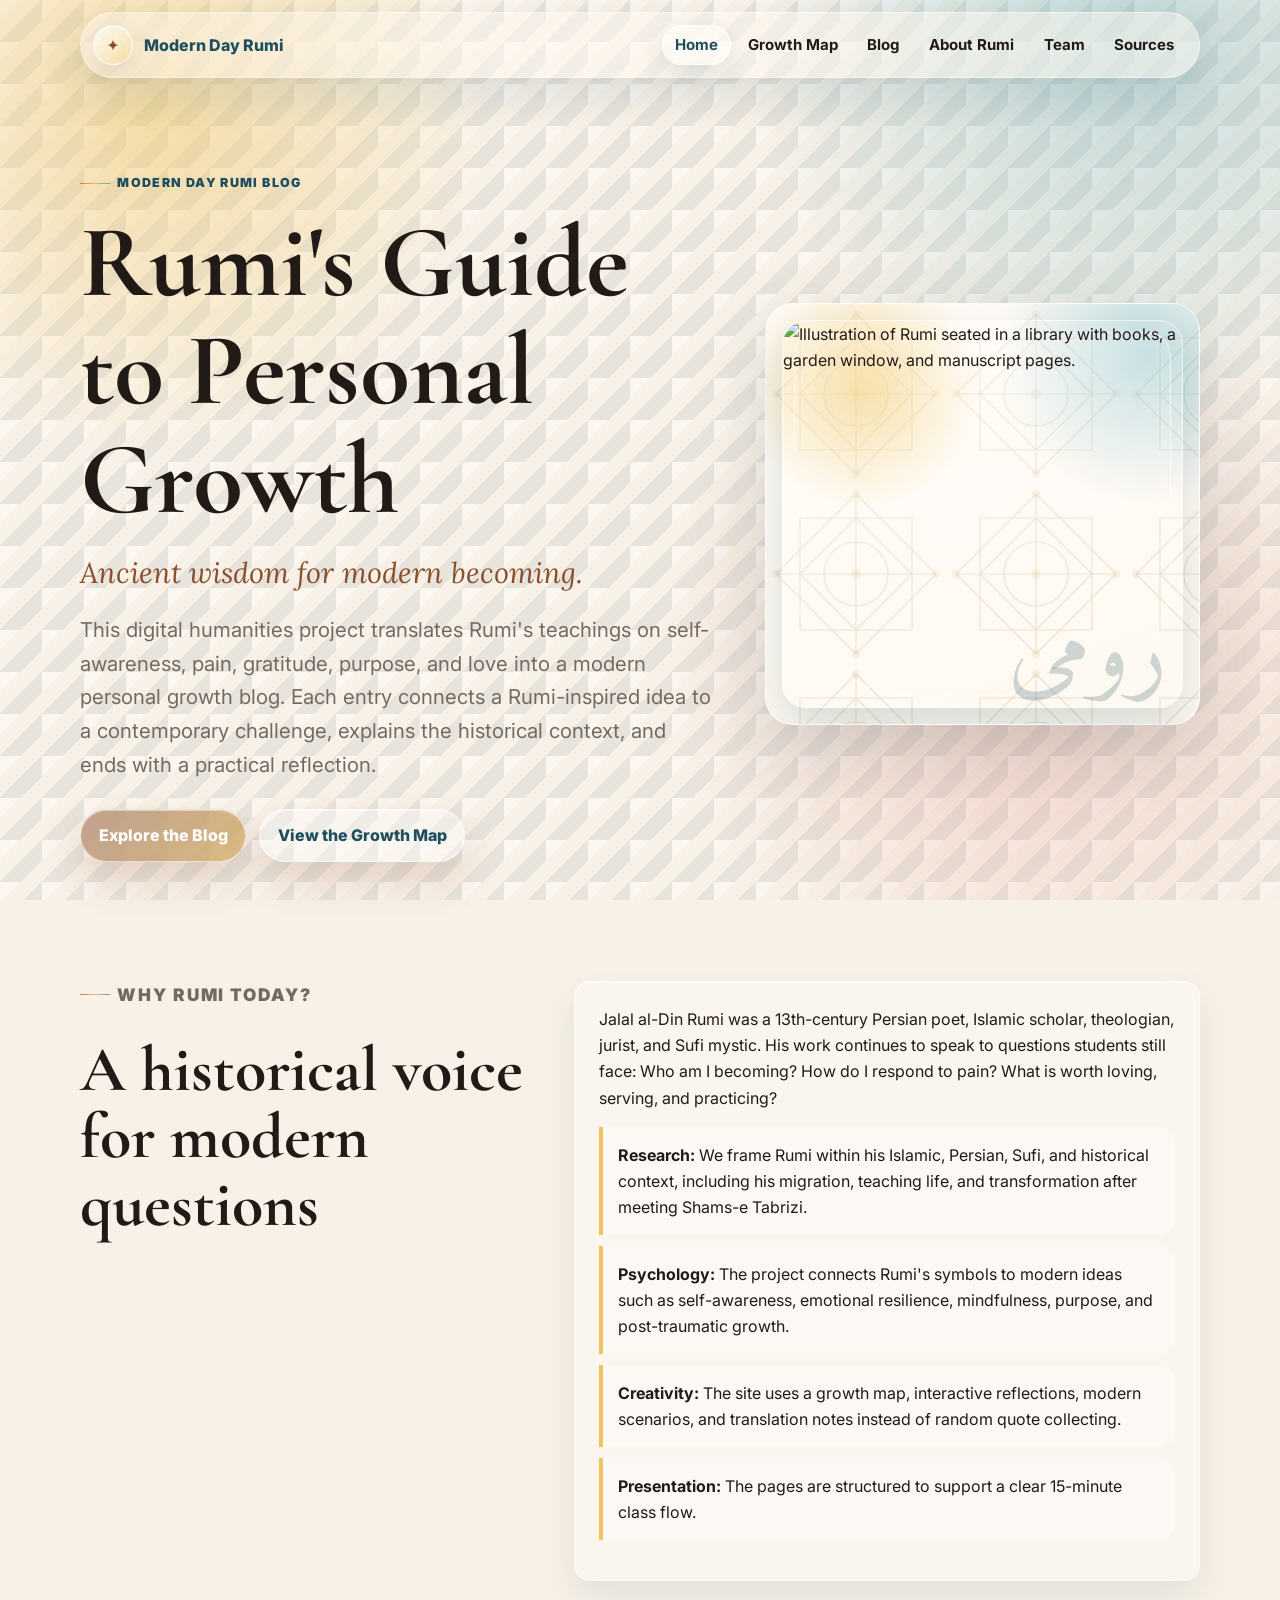
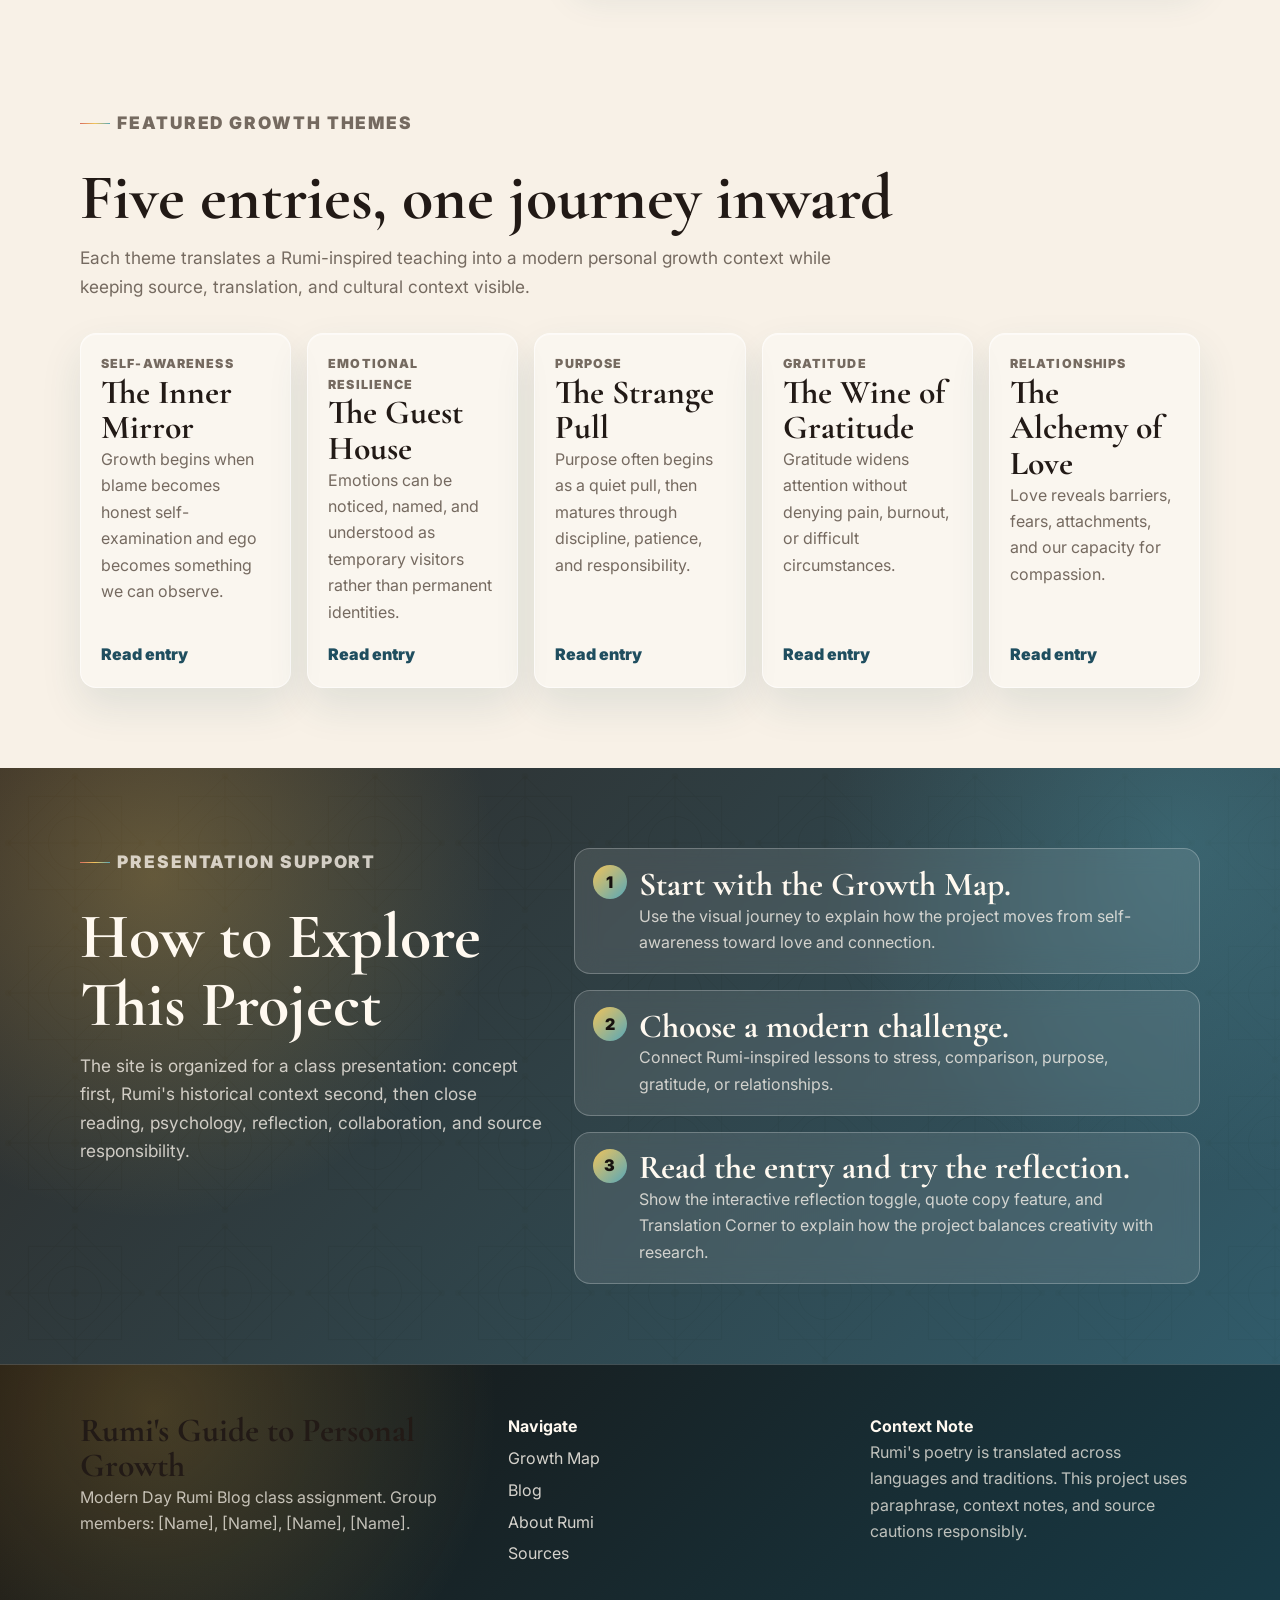
==== rumi-growth-blog/index.html @ c0652cd2 "Initial commit: Rumi Growth Blog Co-Authored-By: Claude Sonnet 4.6 <noreply@anthropic.com>" ====
<!DOCTYPE html>
<html lang="en">
<head>
  <meta charset="UTF-8">
  <meta name="viewport" content="width=device-width, initial-scale=1.0">
  <title>Rumi's Guide to Personal Growth | Modern Day Rumi Blog</title>
  <meta name="description" content="A modern educational blog connecting Rumi's teachings to personal growth, self-awareness, resilience, purpose, gratitude, and love.">
  <link rel="preconnect" href="https://fonts.googleapis.com">
  <link rel="preconnect" href="https://fonts.gstatic.com" crossorigin>
  <link href="https://fonts.googleapis.com/css2?family=Amiri:wght@700&family=Cormorant+Garamond:wght@600;700&family=Inter:wght@400;600;700;800;900&family=Lora:ital,wght@0,400;0,600;1,400&display=swap" rel="stylesheet">
  <link rel="stylesheet" href="css/style.css">
</head>
<body>
  <a class="skip-link" href="#main">Skip to content</a>
  <header class="site-header">
    <nav class="nav-wrap" aria-label="Main navigation">
      <a class="brand" href="index.html"><span class="brand-mark">✦</span><span>Modern Day Rumi</span></a>
      <button class="menu-toggle" type="button" aria-label="Toggle navigation menu" aria-expanded="false"><span></span><span></span><span></span></button>
      <div class="nav-links">
        <a class="active" href="index.html">Home</a>
        <a href="growth-map.html">Growth Map</a>
        <a href="blog.html">Blog</a>
        <a href="about-rumi.html">About Rumi</a>
        <a href="team.html">Team</a>
        <a href="sources.html">Sources</a>
      </div>
    </nav>
  </header>

  <main id="main">
    <section class="hero">
      <div class="container hero-grid">
        <div>
          <p class="eyebrow">Modern Day Rumi Blog</p>
          <h1>Rumi's Guide to Personal Growth</h1>
          <p class="tagline">Ancient wisdom for modern becoming.</p>
          <p class="lead">This digital humanities project translates Rumi's teachings on self-awareness, pain, gratitude, purpose, and love into a modern personal growth blog. Each entry connects a Rumi-inspired idea to a contemporary challenge, explains the historical context, and ends with a practical reflection.</p>
          <div class="button-row">
            <a class="button" href="blog.html">Explore the Blog</a>
            <a class="button secondary" href="growth-map.html">View the Growth Map</a>
          </div>
        </div>
        <div class="visual-panel image-panel" aria-label="Illustration of Rumi reading in a warm library setting">
          <img class="hero-portrait" src="assets/images/rumisit.png" alt="Illustration of Rumi seated in a library with books, a garden window, and manuscript pages.">
        </div>
      </div>
    </section>

    <section class="section compact">
      <div class="container split">
        <div class="section-heading">
          <p class="eyebrow">Why Rumi Today?</p>
          <h2>A historical voice for modern questions</h2>
        </div>
        <div class="panel">
          <p>Jalal al-Din Rumi was a 13th-century Persian poet, Islamic scholar, theologian, jurist, and Sufi mystic. His work continues to speak to questions students still face: Who am I becoming? How do I respond to pain? What is worth loving, serving, and practicing?</p>
          <div class="facts">
            <div class="fact"><strong>Research:</strong> We frame Rumi within his Islamic, Persian, Sufi, and historical context, including his migration, teaching life, and transformation after meeting Shams-e Tabrizi.</div>
            <div class="fact"><strong>Psychology:</strong> The project connects Rumi's symbols to modern ideas such as self-awareness, emotional resilience, mindfulness, purpose, and post-traumatic growth.</div>
            <div class="fact"><strong>Creativity:</strong> The site uses a growth map, interactive reflections, modern scenarios, and translation notes instead of random quote collecting.</div>
            <div class="fact"><strong>Presentation:</strong> The pages are structured to support a clear 15-minute class flow.</div>
          </div>
        </div>
      </div>
    </section>

    <section class="section">
      <div class="container">
        <div class="section-heading">
          <p class="eyebrow">Featured Growth Themes</p>
          <h2>Five entries, one journey inward</h2>
          <p>Each theme translates a Rumi-inspired teaching into a modern personal growth context while keeping source, translation, and cultural context visible.</p>
        </div>
        <div class="grid five">
          <article class="card theme-card">
            <p class="kicker">Self-Awareness</p>
            <h3>The Inner Mirror</h3>
            <p>Growth begins when blame becomes honest self-examination and ego becomes something we can observe.</p>
            <a class="card-link" href="posts/inner-mirror.html">Read entry</a>
          </article>
          <article class="card theme-card">
            <p class="kicker">Emotional Resilience</p>
            <h3>The Guest House</h3>
            <p>Emotions can be noticed, named, and understood as temporary visitors rather than permanent identities.</p>
            <a class="card-link" href="posts/guest-house.html">Read entry</a>
          </article>
          <article class="card theme-card">
            <p class="kicker">Purpose</p>
            <h3>The Strange Pull</h3>
            <p>Purpose often begins as a quiet pull, then matures through discipline, patience, and responsibility.</p>
            <a class="card-link" href="posts/strange-pull.html">Read entry</a>
          </article>
          <article class="card theme-card">
            <p class="kicker">Gratitude</p>
            <h3>The Wine of Gratitude</h3>
            <p>Gratitude widens attention without denying pain, burnout, or difficult circumstances.</p>
            <a class="card-link" href="posts/wine-of-gratitude.html">Read entry</a>
          </article>
          <article class="card theme-card">
            <p class="kicker">Relationships</p>
            <h3>The Alchemy of Love</h3>
            <p>Love reveals barriers, fears, attachments, and our capacity for compassion.</p>
            <a class="card-link" href="posts/alchemy-of-love.html">Read entry</a>
          </article>
        </div>
      </div>
    </section>

    <section class="section dark-band">
      <div class="container split">
        <div class="section-heading">
          <p class="eyebrow">Presentation Support</p>
          <h2>How to Explore This Project</h2>
          <p>The site is organized for a class presentation: concept first, Rumi's historical context second, then close reading, psychology, reflection, collaboration, and source responsibility.</p>
        </div>
        <div class="steps">
          <div class="step"><h3>Start with the Growth Map.</h3><p>Use the visual journey to explain how the project moves from self-awareness toward love and connection.</p></div>
          <div class="step"><h3>Choose a modern challenge.</h3><p>Connect Rumi-inspired lessons to stress, comparison, purpose, gratitude, or relationships.</p></div>
          <div class="step"><h3>Read the entry and try the reflection.</h3><p>Show the interactive reflection toggle, quote copy feature, and Translation Corner to explain how the project balances creativity with research.</p></div>
        </div>
      </div>
    </section>
  </main>

  <footer class="site-footer">
    <div class="container footer-grid">
      <div><h3>Rumi's Guide to Personal Growth</h3><p>Modern Day Rumi Blog class assignment. Group members: [Name], [Name], [Name], [Name].</p></div>
      <div class="footer-links"><strong>Navigate</strong><a href="growth-map.html">Growth Map</a><a href="blog.html">Blog</a><a href="about-rumi.html">About Rumi</a><a href="sources.html">Sources</a></div>
      <div><strong>Context Note</strong><p>Rumi's poetry is translated across languages and traditions. This project uses paraphrase, context notes, and source cautions responsibly.</p></div>
    </div>
  </footer>
  <script src="js/script.js"></script>
</body>
</html>
---- rumi-growth-blog/css/style.css ----
:root {
  --bg: #F8F1E7;
  --bg-dark: #17120F;
  --card: #FFF9F0;
  --text: #221A16;
  --muted: #756A60;
  --primary: #8A4F2D;
  --secondary: #1F4E5F;
  --accent: #C99A3D;
  --border: #D8C4A8;
  --glass: rgba(255, 255, 255, 0.34);
  --glass-strong: rgba(255, 249, 240, 0.7);
  --aqua: #57A7B8;
  --rose: #D96F5F;
  --sun: #F1C45B;
  --shadow: 0 24px 70px rgba(31, 78, 95, 0.16);
  --radius: 16px;
  --max: 1120px;
}

* {
  box-sizing: border-box;
}

html {
  scroll-behavior: smooth;
}

body {
  margin: 0;
  color: var(--text);
  background:
    radial-gradient(circle at 12% 12%, rgba(241, 196, 91, 0.48), transparent 25%),
    radial-gradient(circle at 88% 4%, rgba(87, 167, 184, 0.34), transparent 27%),
    radial-gradient(circle at 80% 72%, rgba(217, 111, 95, 0.28), transparent 30%),
    linear-gradient(135deg, rgba(255, 255, 255, 0.38) 0 25%, transparent 25% 50%, rgba(31, 78, 95, 0.08) 50% 75%, transparent 75%),
    var(--bg);
  background-size: auto, auto, auto, 42px 42px, auto;
  background-attachment: fixed;
  font-family: "Inter", system-ui, -apple-system, BlinkMacSystemFont, "Segoe UI", sans-serif;
  font-size: 16px;
  line-height: 1.65;
}

body.nav-open {
  overflow: hidden;
}

body.page-ready {
  animation: glassPageIn 520ms ease both;
}

body.page-leaving {
  pointer-events: none;
}

body.page-leaving main,
body.page-leaving .site-footer {
  animation: glassPageOut 320ms ease both;
}

body.page-leaving::after {
  content: "";
  position: fixed;
  inset: 0;
  z-index: 120;
  background:
    radial-gradient(circle at 50% 18%, rgba(255, 255, 255, 0.34), transparent 26%),
    rgba(248, 241, 231, 0.28);
  backdrop-filter: blur(10px) saturate(135%);
  animation: glassVeilIn 320ms ease both;
}

@keyframes glassPageIn {
  from {
    opacity: 0;
    filter: blur(8px);
    transform: translateY(14px) scale(0.992);
  }

  to {
    opacity: 1;
    filter: blur(0);
    transform: translateY(0) scale(1);
  }
}

@keyframes glassPageOut {
  to {
    opacity: 0;
    filter: blur(8px);
    transform: translateY(-10px) scale(0.992);
  }
}

@keyframes glassVeilIn {
  from {
    opacity: 0;
  }

  to {
    opacity: 1;
  }
}

img,
svg {
  max-width: 100%;
}

a {
  color: inherit;
}

a:focus-visible,
button:focus-visible {
  outline: 3px solid rgba(31, 78, 95, 0.45);
  outline-offset: 3px;
}

.skip-link {
  position: absolute;
  left: 1rem;
  top: -4rem;
  z-index: 100;
  padding: 0.65rem 0.9rem;
  background: var(--bg-dark);
  color: var(--card);
  border-radius: var(--radius);
  transition: top 180ms ease;
}

.skip-link:focus {
  top: 1rem;
}

.progress-bar {
  position: fixed;
  top: 0;
  left: 0;
  z-index: 90;
  width: 0;
  height: 4px;
  background: linear-gradient(90deg, var(--accent), var(--secondary));
}

.site-header {
  position: sticky;
  top: 12px;
  z-index: 80;
  width: min(var(--max), calc(100% - 2rem));
  margin: 0 auto;
  border: 1px solid rgba(255, 255, 255, 0.48);
  border-radius: 999px;
  background: rgba(255, 249, 240, 0.48);
  backdrop-filter: blur(22px) saturate(145%);
  box-shadow: 0 18px 45px rgba(31, 78, 95, 0.13);
}

.nav-wrap {
  width: 100%;
  margin: 0 auto;
  min-height: 64px;
  padding: 0 0.75rem;
  display: flex;
  align-items: center;
  justify-content: space-between;
  gap: 1rem;
}

.brand {
  display: inline-flex;
  align-items: center;
  gap: 0.7rem;
  text-decoration: none;
  font-weight: 800;
  letter-spacing: 0;
}

.brand-mark {
  width: 40px;
  height: 40px;
  display: grid;
  place-items: center;
  border: 1px solid rgba(255, 255, 255, 0.65);
  border-radius: 50%;
  color: var(--primary);
  background: linear-gradient(135deg, rgba(255, 255, 255, 0.8), rgba(241, 196, 91, 0.36));
  box-shadow: inset 0 1px 0 rgba(255, 255, 255, 0.7), 0 8px 24px rgba(31, 78, 95, 0.12);
}

.brand span:last-child {
  color: var(--secondary);
}

.nav-links {
  position: relative;
  display: flex;
  align-items: center;
  gap: 0.25rem;
}

.nav-links a {
  position: relative;
  z-index: 1;
  padding: 0.65rem 0.8rem;
  color: var(--text);
  text-decoration: none;
  border-radius: 999px;
  font-size: 0.94rem;
  font-weight: 700;
  transition: color 180ms ease;
}

.nav-links a:hover,
.nav-links a.active {
  color: var(--secondary);
}

.nav-indicator {
  position: absolute;
  z-index: 0;
  left: 0;
  top: 50%;
  width: 0;
  height: 40px;
  border: 1px solid rgba(255, 255, 255, 0.62);
  border-radius: 999px;
  background: rgba(255, 255, 255, 0.38);
  box-shadow: inset 0 1px 0 rgba(255, 255, 255, 0.56), 0 10px 26px rgba(31, 78, 95, 0.12);
  opacity: 0;
  transform: translate3d(0, -50%, 0);
  transition: transform 280ms cubic-bezier(0.2, 0.8, 0.2, 1), width 280ms cubic-bezier(0.2, 0.8, 0.2, 1), opacity 180ms ease;
  pointer-events: none;
  backdrop-filter: blur(16px) saturate(150%);
}

.menu-toggle {
  display: none;
  width: 44px;
  height: 44px;
  border: 1px solid rgba(255, 255, 255, 0.65);
  border-radius: 50%;
  background: rgba(255, 255, 255, 0.42);
  color: var(--text);
  cursor: pointer;
}

.menu-toggle span {
  display: block;
  width: 20px;
  height: 2px;
  margin: 4px auto;
  background: currentColor;
  transition: transform 180ms ease, opacity 180ms ease;
}

.menu-toggle[aria-expanded="true"] span:nth-child(1) {
  transform: translateY(6px) rotate(45deg);
}

.menu-toggle[aria-expanded="true"] span:nth-child(2) {
  opacity: 0;
}

.menu-toggle[aria-expanded="true"] span:nth-child(3) {
  transform: translateY(-6px) rotate(-45deg);
}

.container {
  width: min(var(--max), calc(100% - 2rem));
  margin: 0 auto;
}

.section {
  padding: 5rem 0;
}

.section.compact {
  padding: 3rem 0;
}

.hero {
  padding: 6.2rem 0 4.4rem;
  overflow: hidden;
}

.hero-grid {
  display: grid;
  grid-template-columns: minmax(0, 1.1fr) minmax(280px, 0.75fr);
  gap: 3rem;
  align-items: center;
}

.eyebrow,
.meta-pill {
  display: inline-flex;
  align-items: center;
  gap: 0.45rem;
  margin: 0 0 0.85rem;
  color: var(--secondary);
  font-size: 0.78rem;
  font-weight: 900;
  text-transform: uppercase;
  letter-spacing: 0.11em;
}

.eyebrow::before {
  content: "";
  width: 30px;
  height: 1px;
  background: linear-gradient(90deg, var(--rose), var(--sun), var(--aqua));
}

h1,
h2,
h3,
h4 {
  margin: 0;
  color: var(--text);
  font-family: "Cormorant Garamond", Georgia, serif;
  font-weight: 700;
  line-height: 1.06;
}

h1 {
  max-width: 850px;
  font-size: clamp(3rem, 8vw, 6.4rem);
}

h2 {
  font-size: clamp(2.2rem, 5vw, 4rem);
}

h3 {
  font-size: clamp(1.45rem, 3vw, 2.1rem);
}

p {
  margin: 0;
}

.lead {
  max-width: 720px;
  color: var(--muted);
  font-size: clamp(1.08rem, 2vw, 1.28rem);
}

.tagline {
  margin: 1rem 0;
  color: var(--primary);
  font-family: "Lora", Georgia, serif;
  font-size: clamp(1.25rem, 2.3vw, 1.8rem);
  font-style: italic;
}

.button-row {
  display: flex;
  flex-wrap: wrap;
  gap: 0.8rem;
  margin-top: 1.7rem;
}

.button {
  display: inline-flex;
  align-items: center;
  justify-content: center;
  min-height: 44px;
  padding: 0.78rem 1.1rem;
  border: 1px solid rgba(255, 255, 255, 0.62);
  border-radius: 999px;
  background:
    linear-gradient(135deg, rgba(255, 255, 255, 0.36), rgba(255, 249, 240, 0.16)),
    linear-gradient(135deg, rgba(138, 79, 45, 0.82), rgba(201, 154, 61, 0.72));
  color: white;
  font-weight: 800;
  text-decoration: none;
  cursor: pointer;
  backdrop-filter: blur(18px) saturate(145%);
  box-shadow: inset 0 1px 0 rgba(255, 255, 255, 0.46), 0 18px 38px rgba(138, 79, 45, 0.2);
  transition: transform 160ms ease, box-shadow 160ms ease, background 160ms ease, border-color 160ms ease;
}

.button:hover {
  transform: translateY(-2px);
  border-color: rgba(255, 255, 255, 0.86);
  box-shadow: inset 0 1px 0 rgba(255, 255, 255, 0.62), 0 22px 45px rgba(31, 78, 95, 0.18);
}

.button.secondary {
  border-color: rgba(255, 255, 255, 0.64);
  background: rgba(255, 255, 255, 0.32);
  color: var(--secondary);
}

.button.ghost {
  border-color: rgba(255, 255, 255, 0.58);
  background: rgba(255, 255, 255, 0.28);
  color: var(--secondary);
}

.visual-panel {
  position: relative;
  min-height: 420px;
  border: 1px solid rgba(255, 255, 255, 0.56);
  border-radius: 28px;
  background:
    radial-gradient(circle at 22% 20%, rgba(241, 196, 91, 0.58), transparent 25%),
    radial-gradient(circle at 88% 12%, rgba(87, 167, 184, 0.38), transparent 28%),
    linear-gradient(160deg, rgba(255, 255, 255, 0.54), rgba(255, 249, 240, 0.24)),
    url("../assets/patterns/geometric-tile.svg");
  background-size: auto, auto, auto, 180px 180px;
  backdrop-filter: blur(12px) saturate(150%);
  box-shadow: var(--shadow);
  overflow: hidden;
}

.visual-panel::before {
  content: "";
  position: absolute;
  inset: 28px;
  border: 1px solid rgba(255, 255, 255, 0.62);
  border-radius: 24px 24px 120px 120px;
  background: linear-gradient(180deg, rgba(255,255,255,0.16), rgba(255,255,255,0.03));
}

.visual-panel::after {
  content: "رومی";
  position: absolute;
  right: 2rem;
  bottom: 1.2rem;
  color: rgba(31, 78, 95, 0.22);
  font-family: "Amiri", Georgia, serif;
  font-size: 6rem;
  line-height: 1;
}

.image-panel {
  display: grid;
  place-items: center;
  padding: 1rem;
}

.image-panel::before,
.image-panel::after {
  pointer-events: none;
}

.hero-portrait {
  position: relative;
  z-index: 1;
  width: 100%;
  height: 100%;
  min-height: 388px;
  object-fit: cover;
  object-position: center;
  border: 1px solid rgba(255, 255, 255, 0.62);
  border-radius: 24px;
  box-shadow: 0 22px 48px rgba(31, 78, 95, 0.18);
}

.orbital {
  position: absolute;
  left: 50%;
  top: 50%;
  width: min(72%, 300px);
  aspect-ratio: 1;
  transform: translate(-50%, -50%);
  border: 1px solid rgba(255, 255, 255, 0.65);
  border-radius: 50%;
  background: rgba(255, 255, 255, 0.16);
  backdrop-filter: blur(8px);
  display: grid;
  place-items: center;
}

.orbital .center {
  width: 58%;
  aspect-ratio: 1;
  display: grid;
  place-items: center;
  border-radius: 50%;
  border: 1px solid rgba(255, 255, 255, 0.78);
  background: rgba(255, 255, 255, 0.36);
  color: var(--secondary);
  font-family: "Cormorant Garamond", Georgia, serif;
  font-size: 2rem;
  text-align: center;
}

.section-heading {
  display: grid;
  gap: 0.8rem;
  margin-bottom: 2rem;
}

.section-heading p {
  max-width: 760px;
  color: var(--muted);
  font-size: 1.08rem;
}

.grid {
  display: grid;
  gap: 1rem;
}

.grid.two {
  grid-template-columns: repeat(2, minmax(0, 1fr));
}

.grid.three {
  grid-template-columns: repeat(3, minmax(0, 1fr));
}

.grid.five {
  grid-template-columns: repeat(5, minmax(0, 1fr));
}

.card {
  border: 1px solid rgba(255, 255, 255, 0.58);
  border-radius: var(--radius);
  background: rgba(255, 255, 255, 0.34);
  backdrop-filter: blur(18px) saturate(145%);
  box-shadow: inset 0 1px 0 rgba(255, 255, 255, 0.48), 0 18px 42px rgba(31, 78, 95, 0.11);
}

.theme-card,
.blog-card,
.role-card,
.source-card {
  padding: 1.25rem;
}

.theme-card {
  display: flex;
  min-height: 240px;
  flex-direction: column;
}

.kicker {
  color: var(--primary);
  font-size: 0.78rem;
  font-weight: 900;
  text-transform: uppercase;
  letter-spacing: 0.09em;
}

.card p,
.muted {
  color: var(--muted);
}

.card-link {
  margin-top: auto;
  padding-top: 1rem;
  color: var(--secondary);
  font-weight: 900;
  text-decoration: none;
}

.card-link:hover {
  text-decoration: underline;
}

.split {
  display: grid;
  grid-template-columns: 0.85fr 1.15fr;
  gap: 2rem;
  align-items: start;
}

.panel {
  padding: 1.5rem;
  border: 1px solid rgba(255, 255, 255, 0.58);
  border-radius: var(--radius);
  background: rgba(255, 255, 255, 0.32);
  backdrop-filter: blur(16px) saturate(140%);
  box-shadow: inset 0 1px 0 rgba(255, 255, 255, 0.42), 0 16px 36px rgba(31, 78, 95, 0.1);
}

.dark-band {
  background:
    radial-gradient(circle at 12% 18%, rgba(241, 196, 91, 0.28), transparent 28%),
    radial-gradient(circle at 92% 12%, rgba(87, 167, 184, 0.28), transparent 27%),
    linear-gradient(135deg, rgba(23, 18, 15, 0.9), rgba(31, 78, 95, 0.92)),
    url("../assets/patterns/geometric-tile.svg");
  background-size: auto, auto, auto, 150px 150px;
  color: var(--card);
}

.dark-band h2,
.dark-band h3 {
  color: var(--card);
}

.dark-band p,
.dark-band .muted {
  color: rgba(255, 249, 240, 0.76);
}

.steps {
  counter-reset: step;
  display: grid;
  gap: 1rem;
}

.step {
  position: relative;
  padding: 1.1rem 1.1rem 1.1rem 4rem;
  border: 1px solid rgba(255, 255, 255, 0.24);
  border-radius: var(--radius);
  background: rgba(255, 255, 255, 0.1);
  backdrop-filter: blur(12px);
}

.step::before {
  counter-increment: step;
  content: counter(step);
  position: absolute;
  left: 1.1rem;
  top: 1rem;
  width: 34px;
  height: 34px;
  display: grid;
  place-items: center;
  border-radius: 50%;
  background: linear-gradient(135deg, var(--sun), var(--aqua));
  color: var(--bg-dark);
  font-weight: 900;
}

.journey {
  position: relative;
  display: grid;
  gap: 1.1rem;
}

.journey::before {
  content: "";
  position: absolute;
  left: 24px;
  top: 24px;
  bottom: 24px;
  width: 2px;
  background: linear-gradient(var(--primary), var(--accent), var(--secondary));
}

.journey-card {
  position: relative;
  display: grid;
  grid-template-columns: 48px minmax(0, 1fr);
  gap: 1rem;
  align-items: start;
}

.journey-number {
  z-index: 1;
  width: 48px;
  height: 48px;
  display: grid;
  place-items: center;
  border: 1px solid rgba(255, 255, 255, 0.62);
  border-radius: 50%;
  background: rgba(255, 255, 255, 0.42);
  backdrop-filter: blur(14px);
  color: var(--secondary);
  font-weight: 900;
}

.journey-content {
  padding: 1.3rem;
}

.facts {
  display: grid;
  gap: 0.7rem;
  margin: 1rem 0;
}

.fact {
  padding: 0.9rem;
  border-left: 4px solid var(--sun);
  background: rgba(255, 255, 255, 0.28);
  border-radius: 0 var(--radius) var(--radius) 0;
}

.filters {
  display: flex;
  flex-wrap: wrap;
  gap: 0.6rem;
  margin-bottom: 1.5rem;
}

.filter-btn {
  min-height: 42px;
  padding: 0.65rem 0.85rem;
  border: 1px solid rgba(255, 255, 255, 0.58);
  border-radius: 999px;
  background: rgba(255, 255, 255, 0.32);
  color: var(--text);
  font-weight: 800;
  cursor: pointer;
  backdrop-filter: blur(14px) saturate(145%);
}

.filter-btn.active,
.filter-btn:hover {
  border-color: rgba(255, 255, 255, 0.72);
  background: linear-gradient(135deg, rgba(31, 78, 95, 0.9), rgba(87, 167, 184, 0.76));
  color: white;
}

.blog-grid {
  display: grid;
  grid-template-columns: repeat(3, minmax(0, 1fr));
  gap: 1rem;
}

.blog-card {
  display: flex;
  min-height: 310px;
  flex-direction: column;
}

.blog-card[hidden] {
  display: none;
}

.post-meta {
  display: flex;
  flex-wrap: wrap;
  gap: 0.6rem;
  margin: 1rem 0;
  color: var(--muted);
  font-size: 0.92rem;
}

.post-meta span {
  padding: 0.25rem 0.55rem;
  border: 1px solid rgba(255, 255, 255, 0.56);
  border-radius: 999px;
  background: rgba(255, 255, 255, 0.28);
  backdrop-filter: blur(12px);
}

.post-layout {
  display: grid;
  grid-template-columns: minmax(0, 1fr) 280px;
  gap: 2.2rem;
  align-items: start;
}

.blog-post {
  max-width: 790px;
}

.blog-post p,
.blog-post li {
  font-size: 1.08rem;
}

.blog-post section {
  padding: 1.8rem 0;
  border-bottom: 1px solid rgba(255, 255, 255, 0.48);
}

.blog-post h2 {
  margin-bottom: 0.75rem;
  font-size: clamp(1.9rem, 4vw, 3rem);
}

.quote-card {
  margin: 1.5rem 0;
  padding: 1.35rem;
  border: 1px solid rgba(255, 255, 255, 0.62);
  border-left: 5px solid var(--sun);
  border-radius: var(--radius);
  background: rgba(255, 255, 255, 0.38);
  backdrop-filter: blur(18px) saturate(145%);
  box-shadow: inset 0 1px 0 rgba(255,255,255,0.52), 0 18px 42px rgba(31, 78, 95, 0.12);
}

.quote-card blockquote {
  margin: 0 0 1rem;
  color: var(--secondary);
  font-family: "Lora", Georgia, serif;
  font-size: 1.3rem;
  line-height: 1.5;
}

.quote-actions {
  display: flex;
  flex-wrap: wrap;
  align-items: center;
  justify-content: space-between;
  gap: 0.8rem;
}

.small-note {
  color: var(--muted);
  font-size: 0.92rem;
}

.scenario {
  margin: 1rem 0;
  padding: 1rem;
  border: 1px solid rgba(255, 255, 255, 0.52);
  border-radius: var(--radius);
  background: linear-gradient(135deg, rgba(87, 167, 184, 0.16), rgba(255, 255, 255, 0.26));
  backdrop-filter: blur(12px);
}

.reflection-box {
  margin-top: 1rem;
  padding: 1rem;
  border: 1px solid rgba(255, 255, 255, 0.56);
  border-radius: var(--radius);
  background: linear-gradient(135deg, rgba(217, 111, 95, 0.14), rgba(241, 196, 91, 0.14));
  backdrop-filter: blur(12px);
}

.reflection-content[hidden] {
  display: none;
}

.reflection-content ol {
  margin-bottom: 0;
}

.side-nav {
  position: sticky;
  top: 96px;
  padding: 1rem;
}

.side-nav a {
  display: block;
  padding: 0.45rem 0;
  color: var(--secondary);
  font-weight: 800;
  text-decoration: none;
}

.related-list {
  display: grid;
  grid-template-columns: repeat(2, minmax(0, 1fr));
  gap: 0.8rem;
}

.related-list a {
  padding: 0.9rem;
  border: 1px solid rgba(255, 255, 255, 0.58);
  border-radius: var(--radius);
  background: rgba(255, 255, 255, 0.3);
  backdrop-filter: blur(12px);
  color: var(--secondary);
  font-weight: 900;
  text-decoration: none;
}

.timeline-flow {
  display: grid;
  grid-template-columns: repeat(3, minmax(0, 1fr));
  gap: 1rem;
}

.site-footer {
  padding: 3rem 0;
  border-top: 1px solid rgba(255, 255, 255, 0.18);
  background:
    radial-gradient(circle at 12% 18%, rgba(241, 196, 91, 0.22), transparent 30%),
    linear-gradient(135deg, var(--bg-dark), #183B47);
  color: var(--card);
}

.footer-grid {
  display: grid;
  grid-template-columns: 1.2fr 1fr 1fr;
  gap: 2rem;
}

.site-footer a {
  color: rgba(255, 249, 240, 0.82);
  text-decoration: none;
}

.footer-links {
  display: grid;
  gap: 0.35rem;
}

.site-footer p {
  color: rgba(255, 249, 240, 0.72);
}

@media (max-width: 960px) {
  .grid.five,
  .blog-grid,
  .timeline-flow {
    grid-template-columns: repeat(2, minmax(0, 1fr));
  }

  .hero-grid,
  .split,
  .post-layout,
  .footer-grid {
    grid-template-columns: 1fr;
  }

  .side-nav {
    position: static;
  }
}

@media (max-width: 760px) {
  .menu-toggle {
    display: block;
  }

  .nav-links {
    position: fixed;
    left: 0;
    right: 0;
    top: 84px;
    display: grid;
    gap: 0;
    padding: 0.75rem 1rem 1.2rem;
    border: 1px solid rgba(255, 255, 255, 0.54);
    border-radius: 24px;
    background: rgba(255, 249, 240, 0.72);
    backdrop-filter: blur(22px) saturate(150%);
    transform: translateY(-115%);
    opacity: 0;
    pointer-events: none;
    transition: transform 220ms ease, opacity 220ms ease;
  }

  .nav-links.open {
    transform: translateY(0);
    opacity: 1;
    pointer-events: auto;
  }

  .nav-indicator {
    display: none;
  }

  .nav-links a:hover,
  .nav-links a.active {
    background: rgba(255, 255, 255, 0.42);
    box-shadow: inset 0 0 0 1px rgba(255, 255, 255, 0.58);
  }

  .nav-links a {
    min-height: 48px;
    display: flex;
    align-items: center;
  }

  .section,
  .hero {
    padding: 3.2rem 0;
  }

  .grid.two,
  .grid.three,
  .grid.five,
  .blog-grid,
  .timeline-flow,
  .related-list {
    grid-template-columns: 1fr;
  }

  .visual-panel {
    min-height: 320px;
  }

  .journey-card {
    grid-template-columns: 42px minmax(0, 1fr);
  }

  .journey-number {
    width: 42px;
    height: 42px;
  }

  .journey::before {
    left: 21px;
  }
}

@media (prefers-reduced-motion: reduce) {
  *,
  *::before,
  *::after {
    scroll-behavior: auto !important;
    transition-duration: 0.01ms !important;
    animation-duration: 0.01ms !important;
  }

  body.page-ready,
  body.page-leaving main,
  body.page-leaving .site-footer,
  body.page-leaving::after {
    animation: none !important;
  }
}
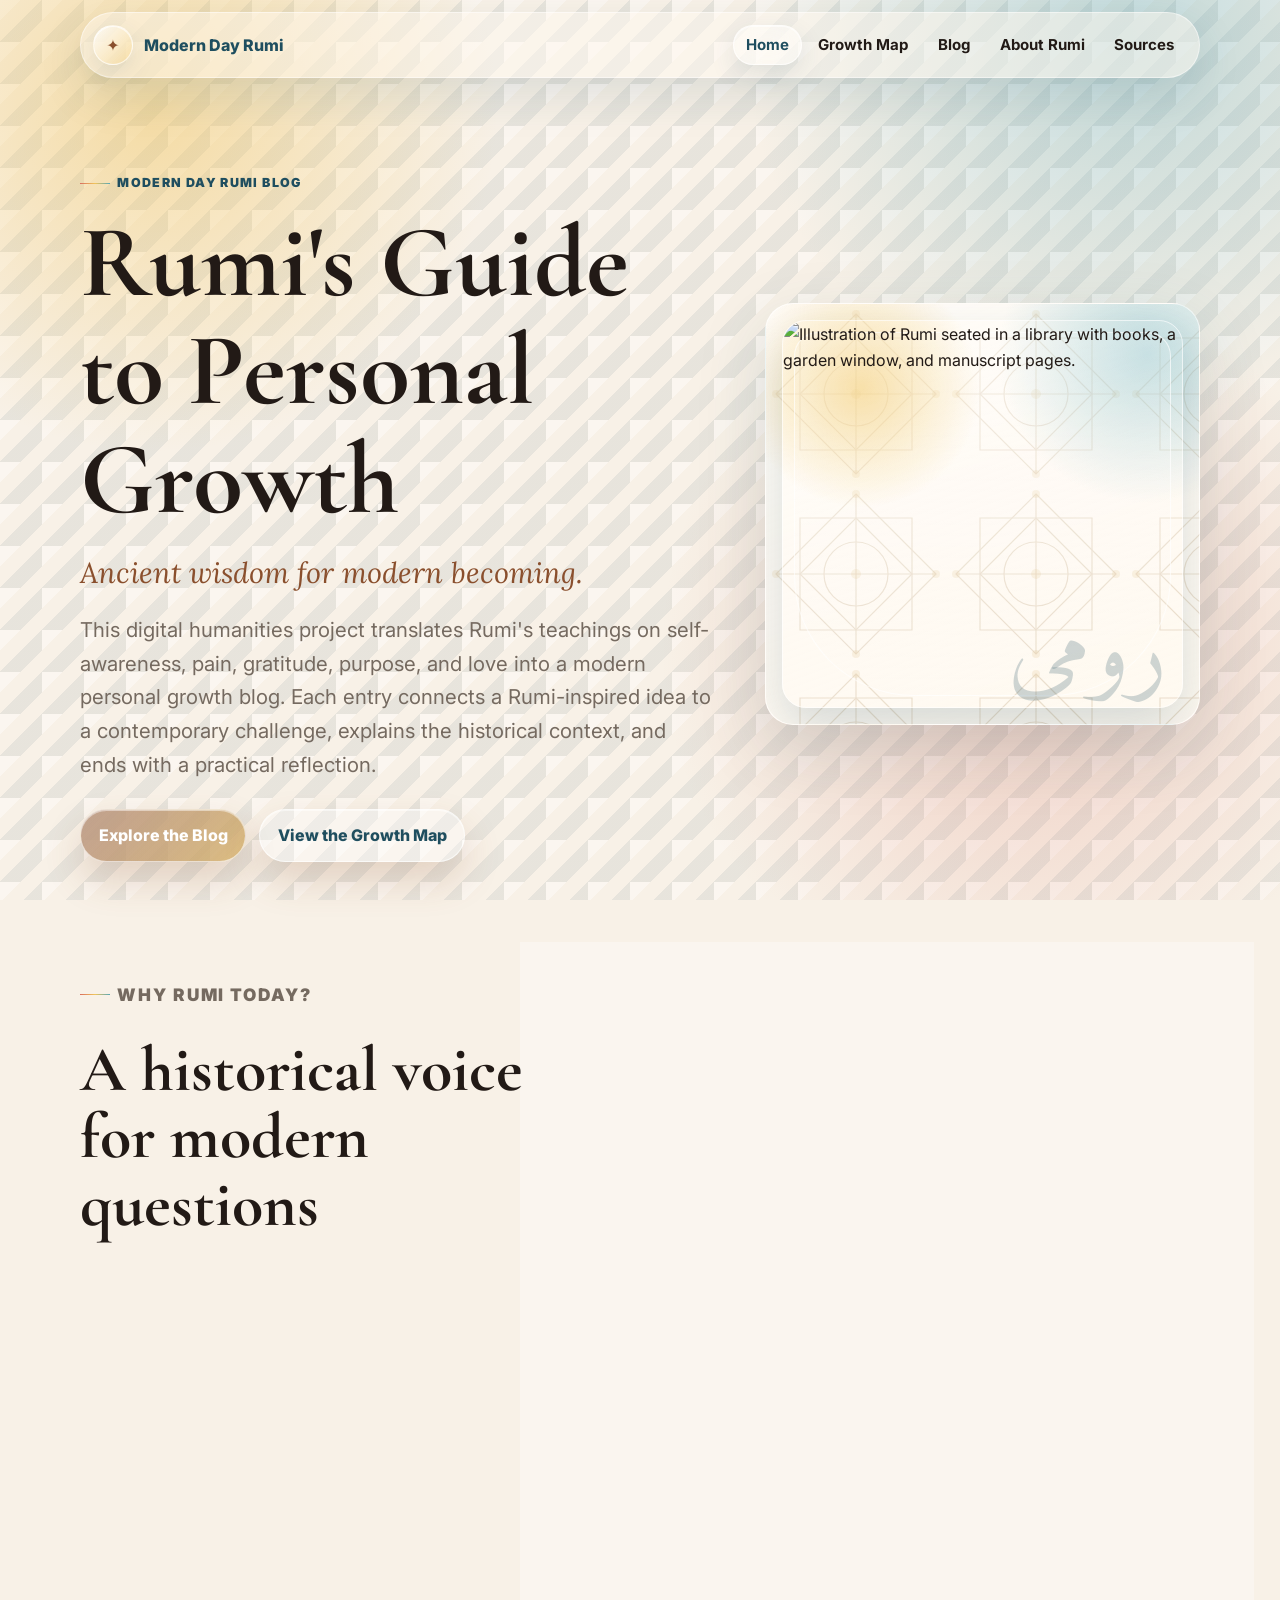
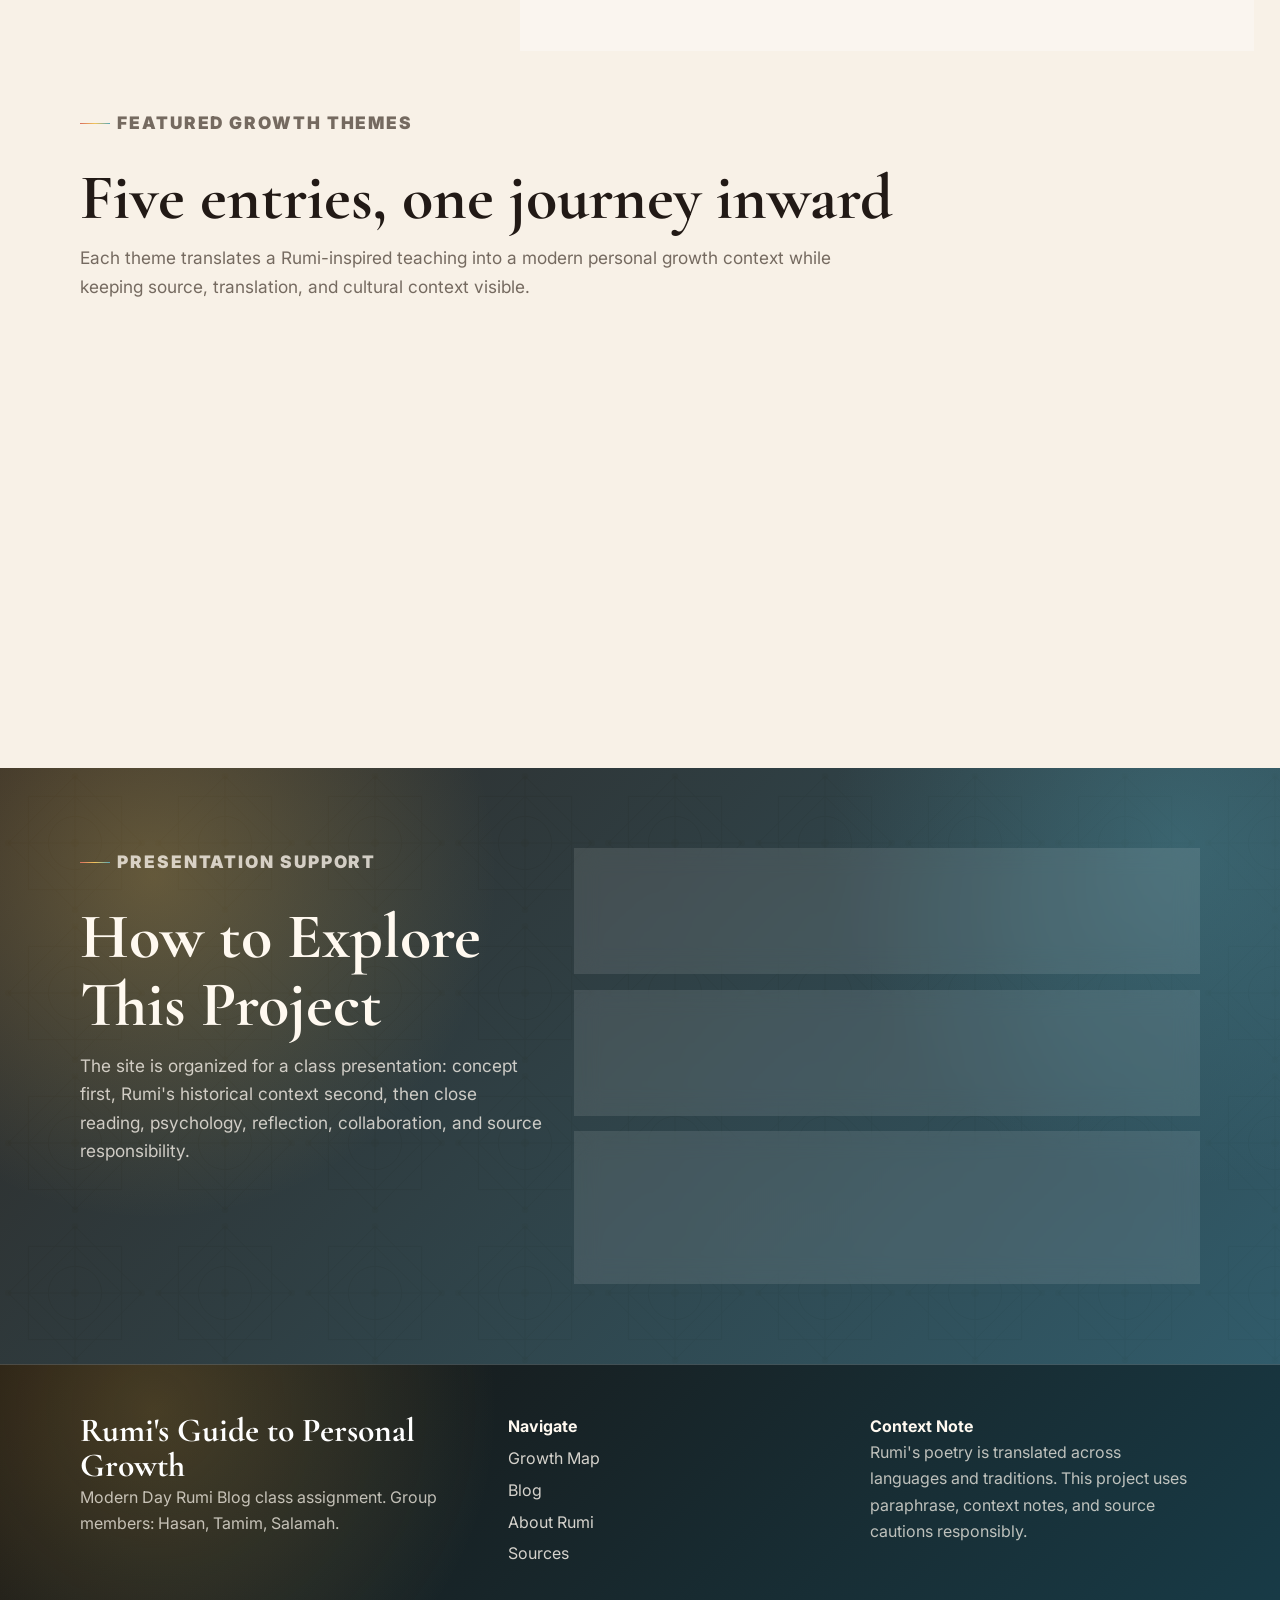
==== commit e2b74be9: "Remove Team page and update footer with group member names - Delete team.html and remove its links f" ====
--- a/rumi-growth-blog/index.html
+++ b/rumi-growth-blog/index.html
@@ -3,6 +3,7 @@
 <head>
   <meta charset="UTF-8">
   <meta name="viewport" content="width=device-width, initial-scale=1.0">
+  <link rel="icon" type="image/png" href="assets/images/rumisit.png">
   <title>Rumi's Guide to Personal Growth | Modern Day Rumi Blog</title>
   <meta name="description" content="A modern educational blog connecting Rumi's teachings to personal growth, self-awareness, resilience, purpose, gratitude, and love.">
   <link rel="preconnect" href="https://fonts.googleapis.com">
@@ -21,7 +22,6 @@
         <a href="growth-map.html">Growth Map</a>
         <a href="blog.html">Blog</a>
         <a href="about-rumi.html">About Rumi</a>
-        <a href="team.html">Team</a>
         <a href="sources.html">Sources</a>
       </div>
     </nav>
@@ -124,7 +124,7 @@
 
   <footer class="site-footer">
     <div class="container footer-grid">
-      <div><h3>Rumi's Guide to Personal Growth</h3><p>Modern Day Rumi Blog class assignment. Group members: [Name], [Name], [Name], [Name].</p></div>
+      <div><h3 style="color: #fff;">Rumi's Guide to Personal Growth</h3><p>Modern Day Rumi Blog class assignment. Group members: Hasan, Tamim, Salamah.</p></div>
       <div class="footer-links"><strong>Navigate</strong><a href="growth-map.html">Growth Map</a><a href="blog.html">Blog</a><a href="about-rumi.html">About Rumi</a><a href="sources.html">Sources</a></div>
       <div><strong>Context Note</strong><p>Rumi's poetry is translated across languages and traditions. This project uses paraphrase, context notes, and source cautions responsibly.</p></div>
     </div>
